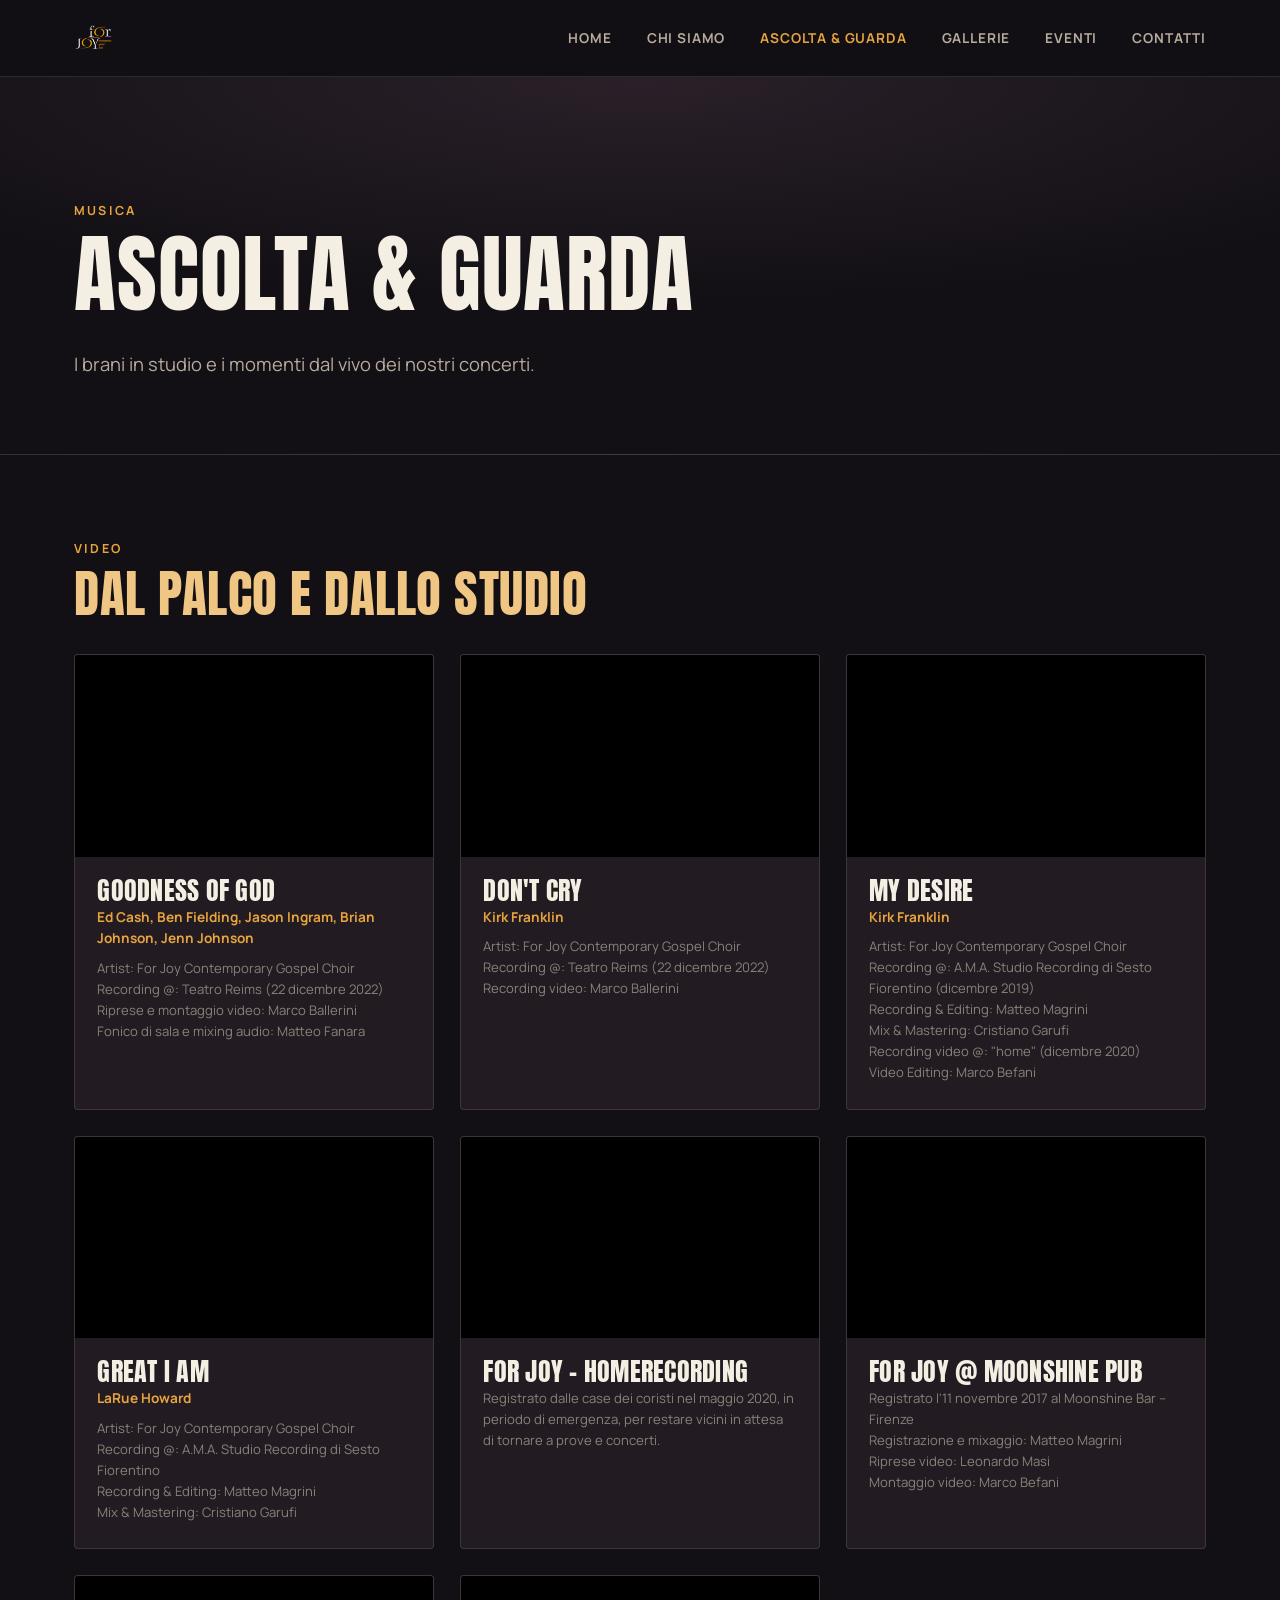
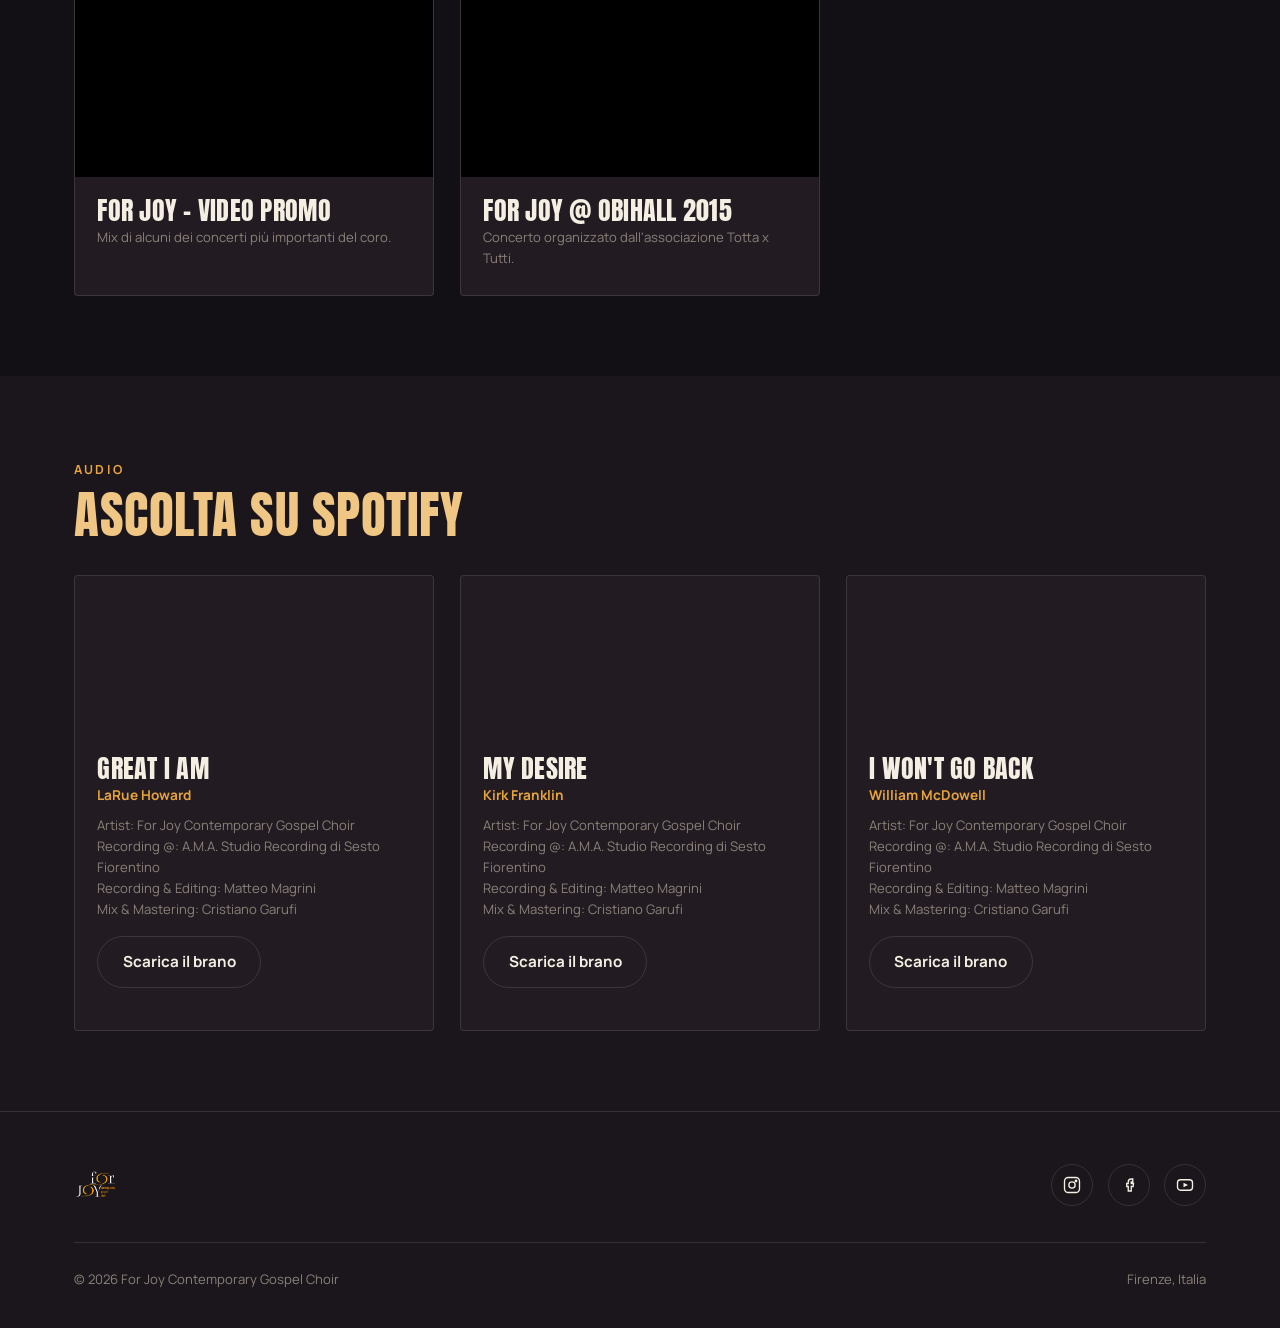
==== ascolta-guarda.html @ 49a340a0 "Initial commit" ====
<!DOCTYPE html>
<html lang="it">
<head>
<meta charset="UTF-8">
<meta name="viewport" content="width=device-width, initial-scale=1.0">
<title>Ascolta &amp; Guarda — For Joy Contemporary Gospel Choir</title>
<meta name="description" content="Video dei concerti e brani in ascolto su Spotify del For Joy Contemporary Gospel Choir.">
<link rel="icon" href="assets/logo/logo-sfondo-nero.png">
<link rel="preconnect" href="https://fonts.googleapis.com">
<link rel="preconnect" href="https://fonts.gstatic.com" crossorigin>
<link href="https://fonts.googleapis.com/css2?family=Anton&family=Manrope:wght@400;500;700;800&display=swap" rel="stylesheet">
<link rel="stylesheet" href="css/style.css">
</head>
<body>

<header class="site-header">
  <div class="container">
    <a class="brand" href="index.html">
      <img src="assets/logo/logo-sfondo-nero.png" alt="For Joy Contemporary Gospel Choir">
    </a>
    <nav>
      <ul class="nav-links">
        <li><a href="index.html">Home</a></li>
        <li><a href="chi-siamo.html">Chi siamo</a></li>
        <li><a href="ascolta-guarda.html" aria-current="page">Ascolta &amp; Guarda</a></li>
        <li><a href="gallerie.html">Gallerie</a></li>
        <li><a href="eventi.html">Eventi</a></li>
        <li><a href="contatti.html">Contatti</a></li>
      </ul>
    </nav>
    <button class="nav-toggle" aria-label="Apri il menu" aria-expanded="false">&#9776;</button>
  </div>
</header>

<section class="page-hero">
  <div class="container">
    <span class="eyebrow">Musica</span>
    <h1>Ascolta &amp; Guarda</h1>
    <p class="lede">I brani in studio e i momenti dal vivo dei nostri concerti.</p>
  </div>
</section>

<section>
  <div class="container">
    <div class="section-head">
      <span class="eyebrow">Video</span>
      <h2 class="mt-0">Dal palco e dallo studio</h2>
    </div>
    <div class="grid grid-3" id="griglia-video"></div>
  </div>
</section>

<section class="section-alt">
  <div class="container">
    <div class="section-head">
      <span class="eyebrow">Audio</span>
      <h2 class="mt-0">Ascolta su Spotify</h2>
    </div>
    <div class="grid grid-3" id="griglia-audio"></div>
  </div>
</section>

<footer class="site-footer">
  <div class="container">
    <div class="footer-top">
      <a class="footer-brand" href="index.html"><img src="assets/logo/logo-sfondo-nero.png" alt="For Joy Contemporary Gospel Choir"></a>
      <div class="social-links">
        <a href="https://www.instagram.com/forjoygospelchoir" target="_blank" rel="noopener" aria-label="Instagram">
          <svg width="18" height="18" viewBox="0 0 24 24" fill="none" stroke="currentColor" stroke-width="1.8"><rect x="2" y="2" width="20" height="20" rx="5"/><circle cx="12" cy="12" r="4.2"/><circle cx="17.3" cy="6.7" r="1"/></svg>
        </a>
        <a href="https://www.facebook.com/forjoygospelchoir/" target="_blank" rel="noopener" aria-label="Facebook">
          <svg width="18" height="18" viewBox="0 0 24 24" fill="none" stroke="currentColor" stroke-width="1.8"><path d="M15 8h2V4h-2a4 4 0 0 0-4 4v2H9v4h2v6h4v-6h2.5l.5-4H15V8z"/></svg>
        </a>
        <a href="https://www.youtube.com/channel/UCjkKjO0gh5ZZ_V8qARno_kw" target="_blank" rel="noopener" aria-label="YouTube">
          <svg width="18" height="18" viewBox="0 0 24 24" fill="none" stroke="currentColor" stroke-width="1.8"><rect x="2" y="5" width="20" height="14" rx="4"/><path d="M10 9l6 3-6 3V9z" fill="currentColor" stroke="none"/></svg>
        </a>
      </div>
    </div>
    <div class="footer-bottom">
      <span>© <span id="anno"></span> For Joy Contemporary Gospel Choir</span>
      <span>Firenze, Italia</span>
    </div>
  </div>
</footer>

<script src="js/main.js"></script>
<script src="data/media.js"></script>
<script src="js/ascolta-guarda.js"></script>
<script>document.getElementById("anno").textContent = new Date().getFullYear();</script>
</body>
</html>
---- css/style.css ----
/* =========================================================
   For Joy Contemporary Gospel Choir — stile del sito
   Direzione visiva: "Palco" — fondo quasi nero da sala teatro,
   luci calde ambra/corallo, titoli condensati in maiuscolo
   che imitano una locandina da concerto.
   ========================================================= */

:root {
  --bg: #121014;
  --bg-alt: #1a161b;
  --bg-elevated: #221c22;
  --ink: #f4eee3;
  --ink-muted: #b6ab9d;
  --ink-faint: #8a8079;
  --gold: #e7a33e;
  --gold-soft: #f0c684;
  --coral: #d9614f;
  --line: rgba(244, 238, 227, 0.12);

  --font-display: "Anton", "Arial Narrow", sans-serif;
  --font-body: "Manrope", -apple-system, "Segoe UI", sans-serif;

  --container: 1180px;
  --radius: 4px;
}

* {
  box-sizing: border-box;
}

html {
  scroll-behavior: smooth;
}

body {
  margin: 0;
  background: var(--bg);
  color: var(--ink);
  font-family: var(--font-body);
  font-size: 16px;
  line-height: 1.6;
  -webkit-font-smoothing: antialiased;
}

img {
  max-width: 100%;
  display: block;
}

a {
  color: inherit;
}

.container {
  width: 100%;
  max-width: var(--container);
  margin: 0 auto;
  padding: 0 24px;
}

/* ---------- Typography ---------- */

h1, h2, h3, .display {
  font-family: var(--font-display);
  text-transform: uppercase;
  letter-spacing: 0.01em;
  font-weight: 400;
  line-height: 0.98;
  margin: 0 0 0.4em;
}

h1 {
  font-size: clamp(2.6rem, 7vw, 5.4rem);
}

h2 {
  font-size: clamp(1.9rem, 4.5vw, 3.2rem);
  color: var(--gold-soft);
}

h3 {
  font-size: clamp(1.2rem, 2.5vw, 1.6rem);
  color: var(--ink);
}

p {
  margin: 0 0 1em;
}

.eyebrow {
  display: inline-block;
  font-size: 0.78rem;
  letter-spacing: 0.18em;
  text-transform: uppercase;
  color: var(--gold);
  font-weight: 700;
  margin-bottom: 0.8em;
}

.lede {
  font-size: 1.15rem;
  color: var(--ink-muted);
  max-width: 620px;
}

.section-head {
  margin-bottom: 2.2rem;
}

/* ---------- Buttons ---------- */

.btn {
  display: inline-flex;
  align-items: center;
  gap: 0.5em;
  padding: 0.85em 1.6em;
  border-radius: 999px;
  font-weight: 700;
  text-decoration: none;
  border: 1px solid transparent;
  cursor: pointer;
  font-size: 0.95rem;
  transition: transform 0.15s ease, background 0.15s ease, border-color 0.15s ease;
  font-family: var(--font-body);
}

.btn:hover {
  transform: translateY(-1px);
}

.btn-primary {
  background: var(--gold);
  color: #1a1409;
}

.btn-primary:hover {
  background: var(--gold-soft);
}

.btn-outline {
  border-color: var(--line);
  color: var(--ink);
  background: transparent;
}

.btn-outline:hover {
  border-color: var(--gold);
  color: var(--gold-soft);
}

.btn-instagram {
  background: linear-gradient(135deg, #d9614f, #e7a33e);
  color: #1a1409;
}

.btn-instagram:hover {
  filter: brightness(1.08);
}

/* ---------- Header / Nav ---------- */

.site-header {
  position: sticky;
  top: 0;
  z-index: 50;
  background: rgba(18, 16, 20, 0.92);
  backdrop-filter: blur(8px);
  border-bottom: 1px solid var(--line);
}

.site-header .container {
  display: flex;
  align-items: center;
  justify-content: space-between;
  height: 76px;
}

.brand {
  display: flex;
  align-items: center;
  gap: 0.6em;
  text-decoration: none;
}

.brand img {
  height: 40px;
  width: auto;
}

.nav-links {
  display: flex;
  gap: 2.2rem;
  list-style: none;
  margin: 0;
  padding: 0;
}

.nav-links a {
  text-decoration: none;
  font-size: 0.85rem;
  letter-spacing: 0.06em;
  text-transform: uppercase;
  font-weight: 700;
  color: var(--ink-muted);
  transition: color 0.15s ease;
}

.nav-links a:hover,
.nav-links a[aria-current="page"] {
  color: var(--gold);
}

.nav-toggle {
  display: none;
  background: none;
  border: none;
  color: var(--ink);
  font-size: 1.6rem;
  cursor: pointer;
}

@media (max-width: 860px) {
  .nav-toggle {
    display: block;
  }

  .nav-links {
    position: absolute;
    top: 76px;
    left: 0;
    right: 0;
    background: var(--bg-alt);
    flex-direction: column;
    gap: 0;
    border-bottom: 1px solid var(--line);
    max-height: 0;
    overflow: hidden;
    transition: max-height 0.25s ease;
  }

  .nav-links.open {
    max-height: 400px;
  }

  .nav-links a {
    display: block;
    padding: 1rem 24px;
    border-bottom: 1px solid var(--line);
  }
}

/* ---------- Hero ---------- */

.hero {
  position: relative;
  min-height: 86vh;
  display: flex;
  align-items: flex-end;
  overflow: hidden;
  background: radial-gradient(120% 100% at 50% 0%, #2a2029 0%, var(--bg) 65%);
}

.hero-media {
  position: absolute;
  inset: 0;
  z-index: 0;
}

.hero-media img,
.hero-media video {
  width: 100%;
  height: 100%;
  object-fit: cover;
  opacity: 0.55;
}

.hero-media::after {
  content: "";
  position: absolute;
  inset: 0;
  background: linear-gradient(180deg, rgba(18,16,20,0.2) 0%, rgba(18,16,20,0.55) 55%, var(--bg) 100%);
}

.hero-content {
  position: relative;
  z-index: 1;
  padding: 6rem 0 4.5rem;
}

.hero h1 {
  max-width: 900px;
  color: var(--ink);
}

.hero h1 span {
  color: var(--gold);
}

.hero-actions {
  display: flex;
  gap: 1rem;
  flex-wrap: wrap;
  margin-top: 1.8rem;
}

/* ---------- Sections ---------- */

section {
  padding: 5rem 0;
}

.section-alt {
  background: var(--bg-alt);
}

.two-col {
  display: grid;
  grid-template-columns: 1.1fr 0.9fr;
  gap: 3.5rem;
  align-items: center;
}

@media (max-width: 800px) {
  .two-col {
    grid-template-columns: 1fr;
  }
}

.card {
  background: var(--bg-elevated);
  border: 1px solid var(--line);
  border-radius: var(--radius);
  overflow: hidden;
}

/* ---------- Prossimo evento (home) ---------- */

.next-event-card {
  display: grid;
  grid-template-columns: 0.9fr 1.1fr;
  gap: 0;
  background: var(--bg-elevated);
  border: 1px solid var(--line);
  border-radius: var(--radius);
  overflow: hidden;
}

.next-event-card img {
  height: 100%;
  min-height: 260px;
  object-fit: cover;
}

.next-event-body {
  padding: 2.4rem;
  display: flex;
  flex-direction: column;
  justify-content: center;
}

.next-event-date {
  color: var(--gold);
  font-weight: 800;
  letter-spacing: 0.08em;
  text-transform: uppercase;
  font-size: 0.85rem;
  margin-bottom: 0.6em;
}

@media (max-width: 760px) {
  .next-event-card {
    grid-template-columns: 1fr;
  }
  .next-event-card img {
    min-height: 200px;
  }
}

.empty-state {
  text-align: center;
  padding: 3rem 2rem;
  border: 1px dashed var(--line);
  border-radius: var(--radius);
  color: var(--ink-muted);
}

.empty-state .btn {
  margin-top: 1.4rem;
}

/* ---------- Grids ---------- */

.grid {
  display: grid;
  gap: 1.6rem;
}

.grid-3 {
  grid-template-columns: repeat(3, 1fr);
}

.grid-4 {
  grid-template-columns: repeat(4, 1fr);
}

@media (max-width: 900px) {
  .grid-3, .grid-4 {
    grid-template-columns: repeat(2, 1fr);
  }
}

@media (max-width: 560px) {
  .grid-3, .grid-4 {
    grid-template-columns: 1fr;
  }
}

/* ---------- Gallery cards ---------- */

.gallery-card {
  position: relative;
  display: block;
  text-decoration: none;
  border-radius: var(--radius);
  overflow: hidden;
  aspect-ratio: 4 / 5;
  background: var(--bg-elevated);
}

.gallery-card img {
  width: 100%;
  height: 100%;
  object-fit: cover;
  transition: transform 0.35s ease;
}

.gallery-card:hover img {
  transform: scale(1.05);
}

.gallery-card::after {
  content: "";
  position: absolute;
  inset: 0;
  background: linear-gradient(180deg, rgba(18,16,20,0) 40%, rgba(18,16,20,0.92) 100%);
}

.gallery-card-body {
  position: absolute;
  left: 0;
  right: 0;
  bottom: 0;
  padding: 1.4rem;
  z-index: 1;
}

.gallery-card-body .tag {
  font-size: 0.75rem;
  letter-spacing: 0.1em;
  text-transform: uppercase;
  color: var(--gold-soft);
  font-weight: 700;
}

.gallery-card-body h3 {
  margin: 0.2em 0 0;
}

/* ---------- Lightbox / photo grid detail ---------- */

.photo-grid {
  display: grid;
  grid-template-columns: repeat(4, 1fr);
  gap: 10px;
}

@media (max-width: 900px) {
  .photo-grid { grid-template-columns: repeat(3, 1fr); }
}
@media (max-width: 600px) {
  .photo-grid { grid-template-columns: repeat(2, 1fr); }
}

.photo-grid button {
  padding: 0;
  border: none;
  background: var(--bg-elevated);
  cursor: zoom-in;
  aspect-ratio: 1;
  overflow: hidden;
  border-radius: 2px;
}

.photo-grid img {
  width: 100%;
  height: 100%;
  object-fit: cover;
  transition: transform 0.25s ease;
}

.photo-grid button:hover img {
  transform: scale(1.06);
}

.lightbox {
  position: fixed;
  inset: 0;
  background: rgba(10, 9, 11, 0.94);
  display: none;
  align-items: center;
  justify-content: center;
  z-index: 100;
  padding: 2rem;
}

.lightbox.open {
  display: flex;
}

.lightbox img {
  max-width: 100%;
  max-height: 88vh;
  object-fit: contain;
  border-radius: 2px;
}

.lightbox-close,
.lightbox-nav {
  position: absolute;
  background: rgba(244,238,227,0.08);
  border: 1px solid var(--line);
  color: var(--ink);
  border-radius: 999px;
  width: 46px;
  height: 46px;
  display: flex;
  align-items: center;
  justify-content: center;
  cursor: pointer;
  font-size: 1.3rem;
}

.lightbox-close { top: 1.5rem; right: 1.5rem; }
.lightbox-prev { left: 1.5rem; top: 50%; transform: translateY(-50%); }
.lightbox-next { right: 1.5rem; top: 50%; transform: translateY(-50%); }

/* ---------- Video / audio cards ---------- */

.video-card,
.audio-card {
  background: var(--bg-elevated);
  border: 1px solid var(--line);
  border-radius: var(--radius);
  overflow: hidden;
}

.video-frame {
  position: relative;
  width: 100%;
  aspect-ratio: 16 / 9;
  background: #000;
}

.video-frame iframe {
  position: absolute;
  inset: 0;
  width: 100%;
  height: 100%;
  border: 0;
}

.card-body {
  padding: 1.3rem 1.4rem 1.6rem;
}

.card-body h3 {
  margin-bottom: 0.15em;
}

.card-author {
  color: var(--gold);
  font-size: 0.85rem;
  font-weight: 700;
  margin-bottom: 0.6em;
}

.card-credits {
  font-size: 0.82rem;
  color: var(--ink-faint);
  line-height: 1.6;
}

.audio-card iframe {
  width: 100%;
  border: 0;
  border-radius: 12px;
}

/* ---------- Members grid ---------- */

.member {
  text-align: center;
}

.member img {
  width: 100%;
  aspect-ratio: 1;
  object-fit: cover;
  border-radius: 999px;
  margin-bottom: 0.8em;
  filter: grayscale(15%);
}

.member .name {
  font-weight: 700;
  font-size: 0.95rem;
}

/* ---------- Director block ---------- */

.director {
  display: grid;
  grid-template-columns: 0.55fr 1fr;
  gap: 3rem;
  align-items: center;
}

.director img.portrait {
  width: 100%;
  aspect-ratio: 4/5;
  object-fit: cover;
  border-radius: var(--radius);
}

.director blockquote {
  font-family: var(--font-display);
  text-transform: none;
  font-size: clamp(1.3rem, 2.6vw, 1.9rem);
  line-height: 1.35;
  color: var(--ink);
  margin: 0 0 1.2rem;
  font-weight: 400;
}

.director .firma {
  width: 130px;
  opacity: 0.9;
}

@media (max-width: 760px) {
  .director {
    grid-template-columns: 1fr;
  }
  .director img.portrait {
    max-width: 220px;
    margin: 0 auto;
  }
}

/* ---------- Lists (location/associazioni) ---------- */

.tag-cloud {
  display: flex;
  flex-wrap: wrap;
  gap: 0.6rem;
}

.tag-cloud span {
  border: 1px solid var(--line);
  padding: 0.5em 1em;
  border-radius: 999px;
  font-size: 0.85rem;
  color: var(--ink-muted);
}

.stat-row {
  display: grid;
  grid-template-columns: repeat(3, 1fr);
  gap: 1.6rem;
  margin: 2.4rem 0;
}

.stat {
  border-top: 2px solid var(--gold);
  padding-top: 0.8rem;
}

.stat .num {
  font-family: var(--font-display);
  font-size: clamp(2rem, 4vw, 2.8rem);
  color: var(--gold-soft);
  display: block;
}

.stat .label {
  color: var(--ink-muted);
  font-size: 0.9rem;
}

@media (max-width: 700px) {
  .stat-row { grid-template-columns: 1fr; }
}

/* ---------- Event list ---------- */

.event-item {
  display: grid;
  grid-template-columns: 140px 1fr auto;
  gap: 1.8rem;
  align-items: center;
  padding: 1.6rem 0;
  border-bottom: 1px solid var(--line);
}

.event-item .date-block {
  text-align: center;
  border-right: 1px solid var(--line);
  padding-right: 1.6rem;
}

.event-item .date-block .day {
  font-family: var(--font-display);
  font-size: 2.2rem;
  color: var(--gold-soft);
  display: block;
  line-height: 1;
}

.event-item .date-block .month {
  text-transform: uppercase;
  letter-spacing: 0.1em;
  font-size: 0.78rem;
  color: var(--ink-muted);
}

.event-item .meta {
  color: var(--ink-muted);
  font-size: 0.92rem;
}

@media (max-width: 700px) {
  .event-item {
    grid-template-columns: 90px 1fr;
  }
  .event-item .btn { grid-column: 1 / -1; justify-self: start; }
}

/* ---------- Forms ---------- */

form.contact-form {
  display: grid;
  gap: 1.3rem;
  max-width: 640px;
}

.form-row {
  display: grid;
  grid-template-columns: 1fr 1fr;
  gap: 1.3rem;
}

@media (max-width: 600px) {
  .form-row { grid-template-columns: 1fr; }
}

label {
  display: block;
  font-size: 0.85rem;
  font-weight: 700;
  margin-bottom: 0.5em;
  color: var(--ink-muted);
  text-transform: uppercase;
  letter-spacing: 0.05em;
}

input, select, textarea {
  width: 100%;
  background: var(--bg-elevated);
  border: 1px solid var(--line);
  color: var(--ink);
  padding: 0.85em 1em;
  border-radius: var(--radius);
  font-family: var(--font-body);
  font-size: 0.98rem;
}

input:focus, select:focus, textarea:focus {
  outline: none;
  border-color: var(--gold);
}

textarea {
  min-height: 140px;
  resize: vertical;
}

.form-note {
  font-size: 0.85rem;
  color: var(--ink-faint);
}

.contact-info {
  display: grid;
  gap: 1.4rem;
}

.contact-info .item {
  display: flex;
  gap: 1rem;
  align-items: flex-start;
}

.contact-info .item .label {
  color: var(--ink-faint);
  font-size: 0.8rem;
  text-transform: uppercase;
  letter-spacing: 0.06em;
}

/* ---------- Footer ---------- */

.site-footer {
  border-top: 1px solid var(--line);
  padding: 3.2rem 0 2.4rem;
  background: var(--bg-alt);
}

.footer-top {
  display: flex;
  justify-content: space-between;
  align-items: center;
  flex-wrap: wrap;
  gap: 2rem;
  margin-bottom: 2.2rem;
}

.footer-brand img {
  height: 44px;
}

.social-links {
  display: flex;
  gap: 0.9rem;
}

.social-links a {
  width: 42px;
  height: 42px;
  border-radius: 999px;
  border: 1px solid var(--line);
  display: flex;
  align-items: center;
  justify-content: center;
  text-decoration: none;
  transition: border-color 0.15s ease, color 0.15s ease;
}

.social-links a:hover {
  border-color: var(--gold);
  color: var(--gold);
}

.footer-bottom {
  display: flex;
  justify-content: space-between;
  flex-wrap: wrap;
  gap: 1rem;
  font-size: 0.82rem;
  color: var(--ink-faint);
  padding-top: 1.6rem;
  border-top: 1px solid var(--line);
}

.footer-bottom a {
  text-decoration: none;
  color: var(--ink-faint);
}

.footer-bottom a:hover {
  color: var(--gold);
}

/* ---------- Utilities ---------- */

.mt-0 { margin-top: 0; }
.text-center { text-align: center; }
.visually-hidden {
  position: absolute;
  width: 1px; height: 1px;
  overflow: hidden;
  clip: rect(0 0 0 0);
  white-space: nowrap;
}

.page-hero {
  padding: 7.5rem 0 3.5rem;
  background: radial-gradient(120% 100% at 50% 0%, #2a2029 0%, var(--bg) 60%);
  border-bottom: 1px solid var(--line);
}
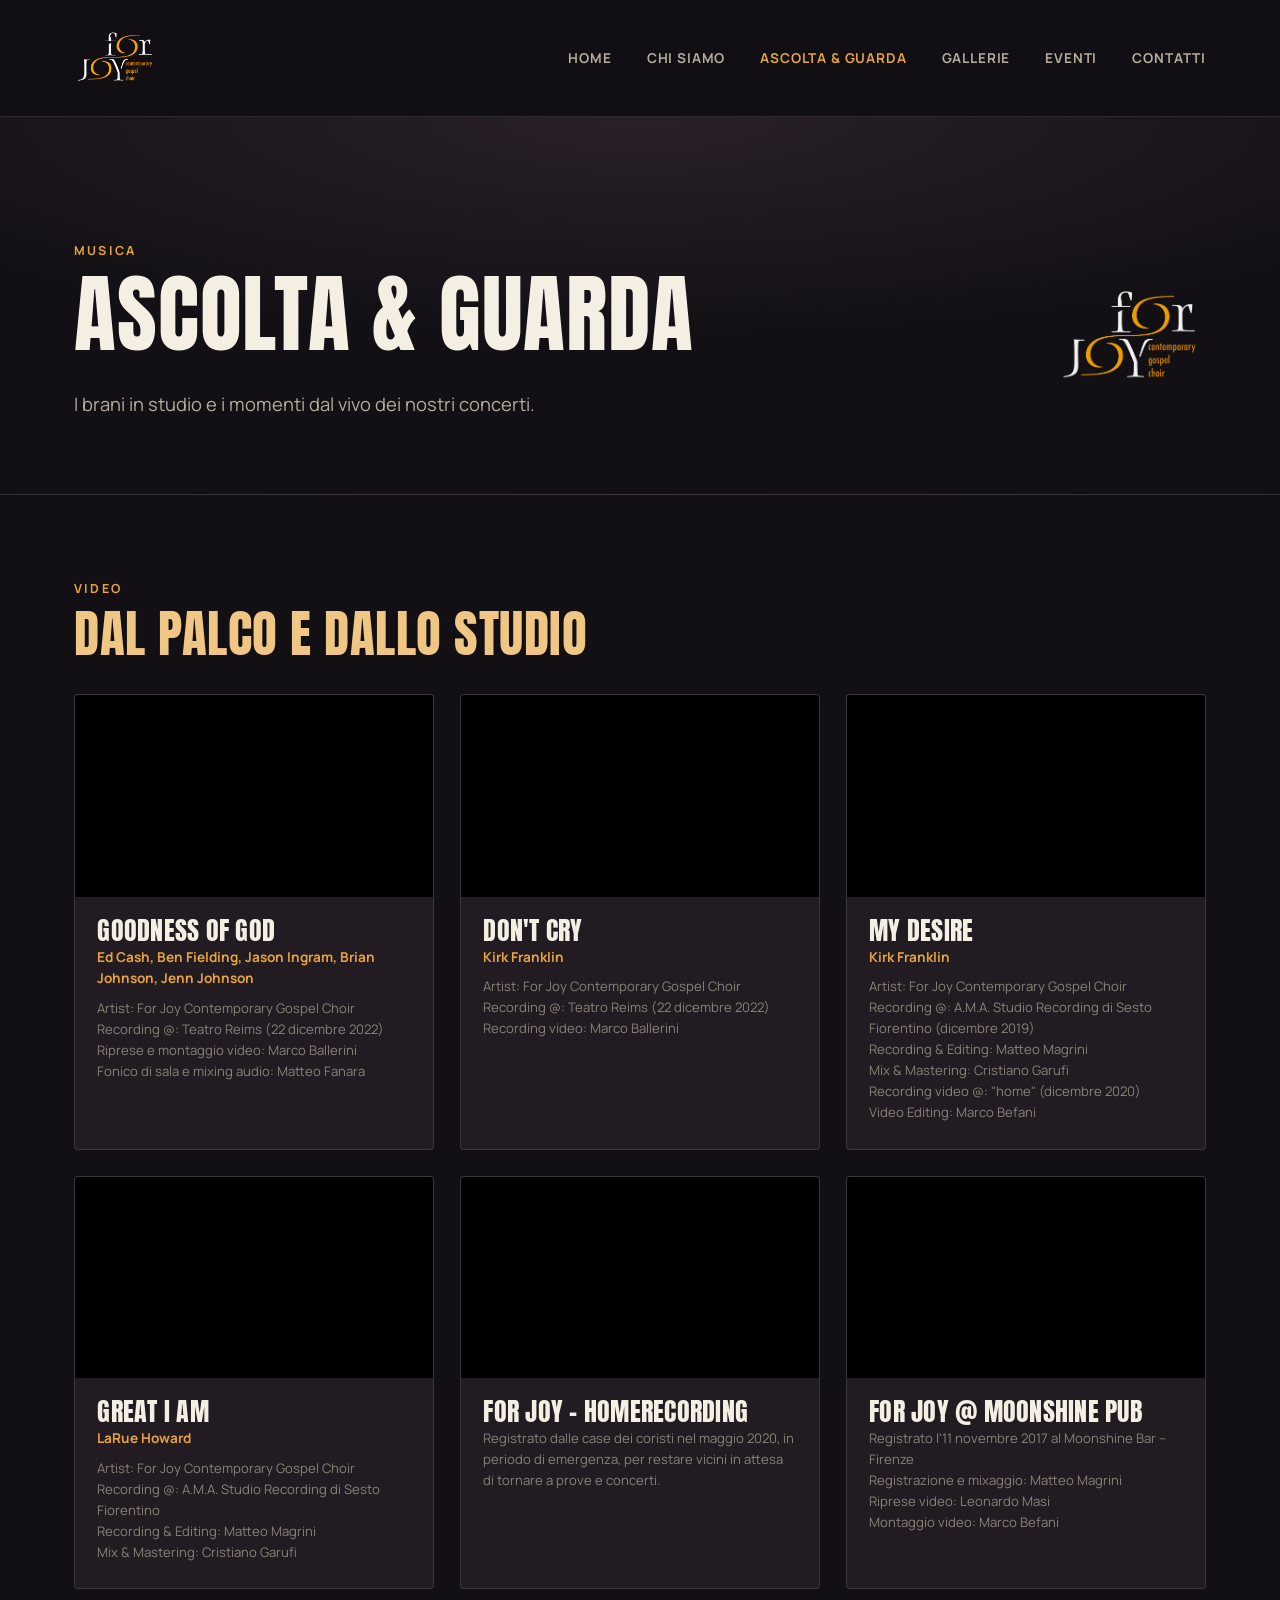
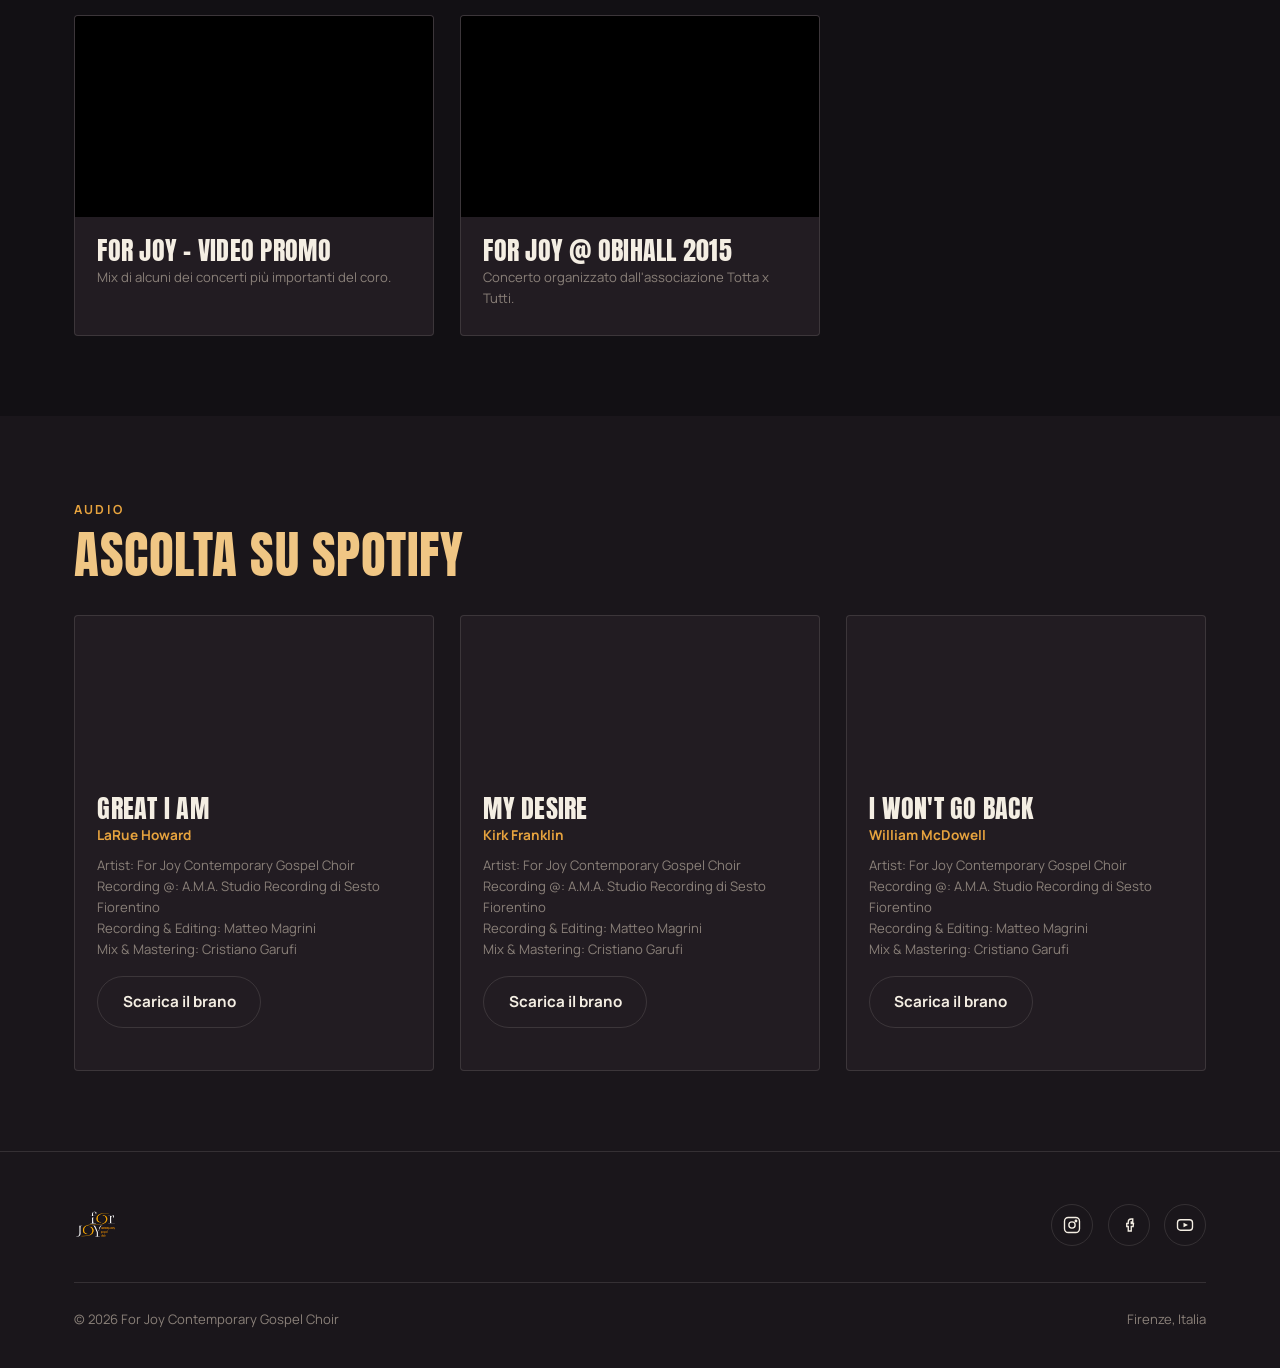
==== commit 8e78ad84: "fai" ====
--- a/ascolta-guarda.html
+++ b/ascolta-guarda.html
@@ -34,9 +34,12 @@
 
 <section class="page-hero">
   <div class="container">
-    <span class="eyebrow">Musica</span>
-    <h1>Ascolta &amp; Guarda</h1>
-    <p class="lede">I brani in studio e i momenti dal vivo dei nostri concerti.</p>
+    <div class="page-hero-text">
+      <span class="eyebrow">Musica</span>
+      <h1>Ascolta &amp; Guarda</h1>
+      <p class="lede">I brani in studio e i momenti dal vivo dei nostri concerti.</p>
+    </div>
+    <img class="page-hero-logo" src="assets/logo/logo-sfondo-nero.png" alt="For Joy Contemporary Gospel Choir">
   </div>
 </section>
 
--- a/css/style.css
+++ b/css/style.css
@@ -172,7 +172,7 @@
   display: flex;
   align-items: center;
   justify-content: space-between;
-  height: 76px;
+  height: 116px;
 }
 
 .brand {
@@ -183,7 +183,7 @@
 }
 
 .brand img {
-  height: 40px;
+  height: 84px;
   width: auto;
 }
 
@@ -271,20 +271,21 @@
   width: 100%;
   height: 100%;
   object-fit: cover;
-  opacity: 0.55;
+  opacity: 0.95;
 }
 
 .hero-media::after {
   content: "";
   position: absolute;
   inset: 0;
-  background: linear-gradient(180deg, rgba(18,16,20,0.2) 0%, rgba(18,16,20,0.55) 55%, var(--bg) 100%);
+  background: linear-gradient(180deg, rgba(18,16,20,0.05) 0%, rgba(18,16,20,0.1) 40%, rgba(18,16,20,0.55) 68%, var(--bg) 96%);
 }
 
 .hero-content {
   position: relative;
   z-index: 1;
-  padding: 6rem 0 4.5rem;
+  padding-top: 6rem;
+  padding-bottom: 4.5rem;
 }
 
 .hero h1 {
@@ -301,6 +302,45 @@
   gap: 1rem;
   flex-wrap: wrap;
   margin-top: 1.8rem;
+}
+
+/* ---------- Logo in sovrapposizione nella hero, allineato al testo ---------- */
+
+.hero-lower {
+  display: flex;
+  align-items: flex-start;
+  justify-content: space-between;
+  gap: 2.5rem;
+  margin-top: 1.6rem;
+}
+
+.hero-lower-text {
+  flex: 1;
+  min-width: 0;
+}
+
+.hero-lower-text .lede {
+  margin-top: 0;
+}
+
+.hero-brand-mark {
+  height: clamp(260px, 32vw, 600px);
+  width: auto;
+  flex-shrink: 0;
+  opacity: 0.95;
+  pointer-events: none;
+}
+
+@media (max-width: 760px) {
+  .hero-lower {
+    flex-direction: column;
+    align-items: flex-start;
+    gap: 1.4rem;
+  }
+  .hero-brand-mark {
+    height: 140px;
+    align-self: flex-end;
+  }
 }
 
 /* ---------- Sections ---------- */
@@ -897,3 +937,34 @@
   background: radial-gradient(120% 100% at 50% 0%, #2a2029 0%, var(--bg) 60%);
   border-bottom: 1px solid var(--line);
 }
+
+.page-hero .container {
+  display: flex;
+  align-items: center;
+  justify-content: space-between;
+  gap: 2.5rem;
+}
+
+.page-hero-text {
+  flex: 1;
+  min-width: 0;
+}
+
+.page-hero-logo {
+  height: 150px;
+  width: auto;
+  flex-shrink: 0;
+  opacity: 0.95;
+}
+
+@media (max-width: 760px) {
+  .page-hero .container {
+    flex-direction: column;
+    align-items: flex-start;
+    gap: 1.2rem;
+  }
+  .page-hero-logo {
+    height: 80px;
+    align-self: flex-end;
+  }
+}
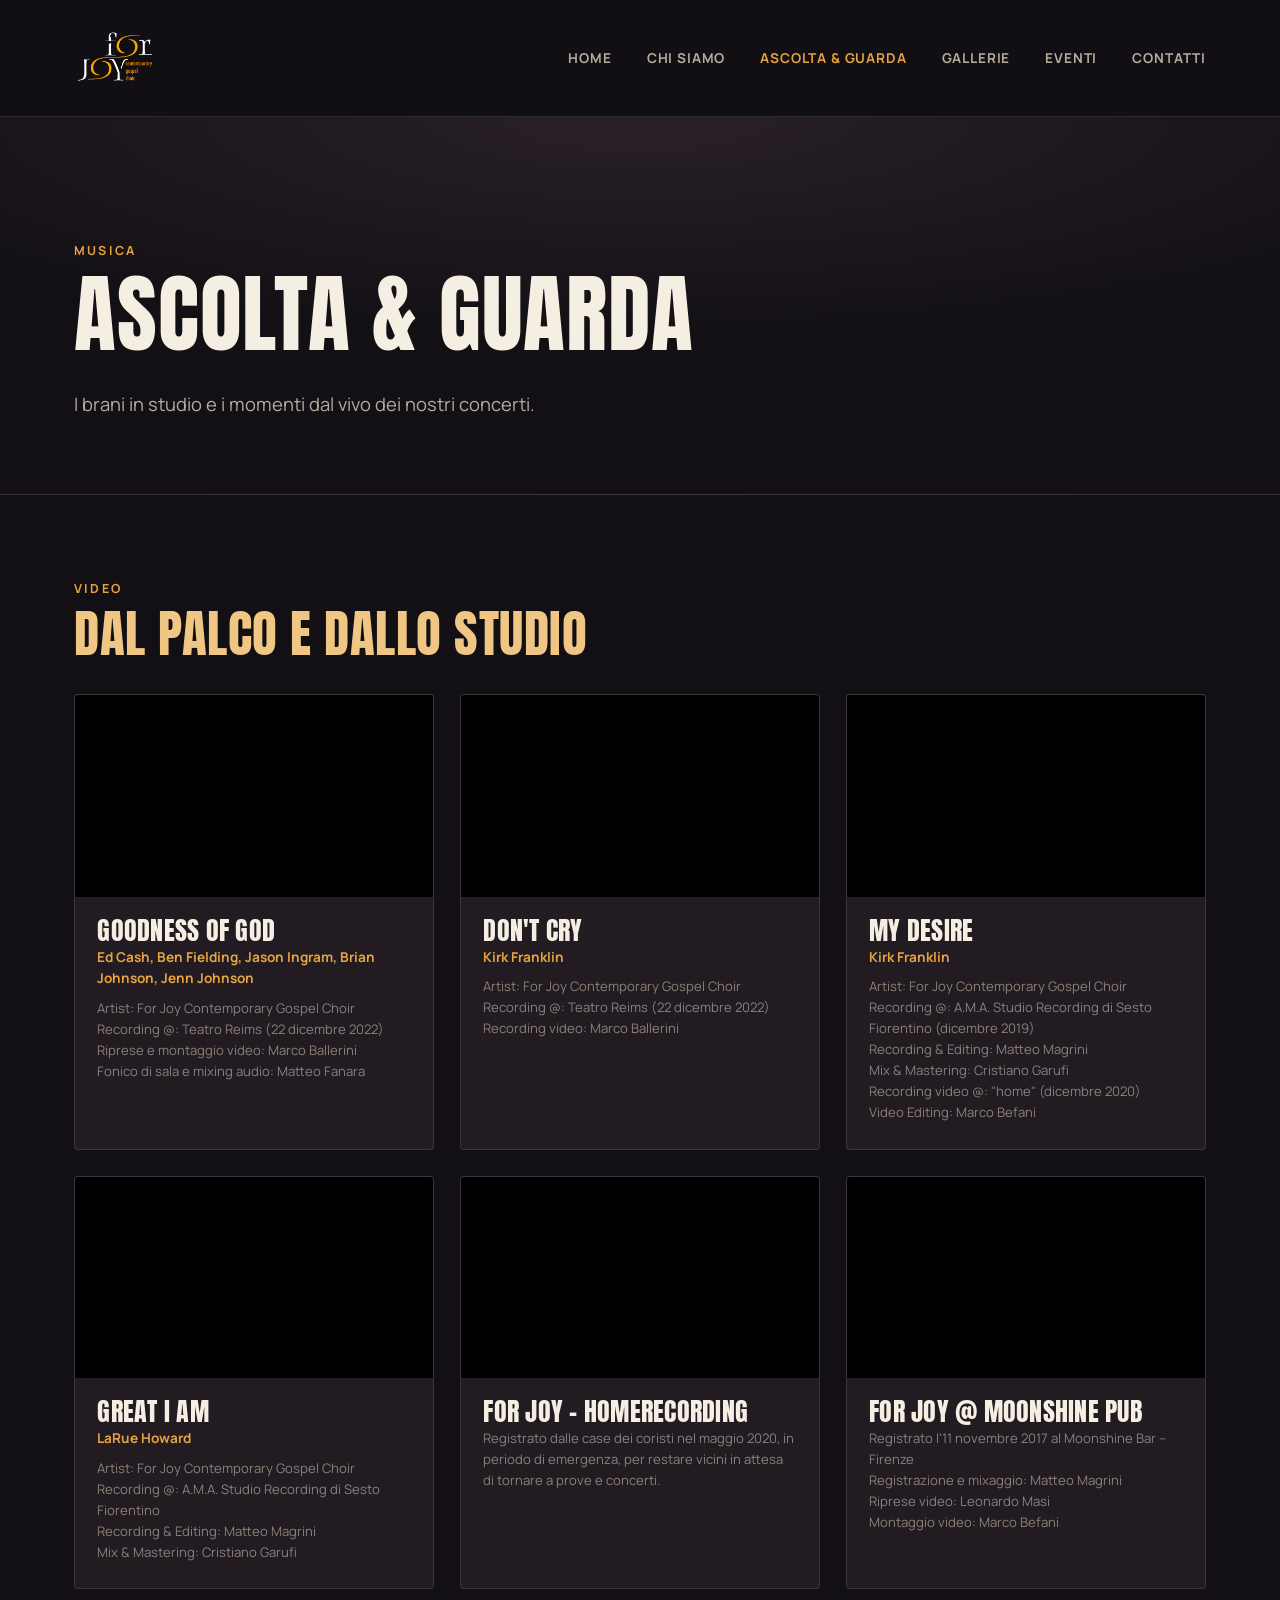
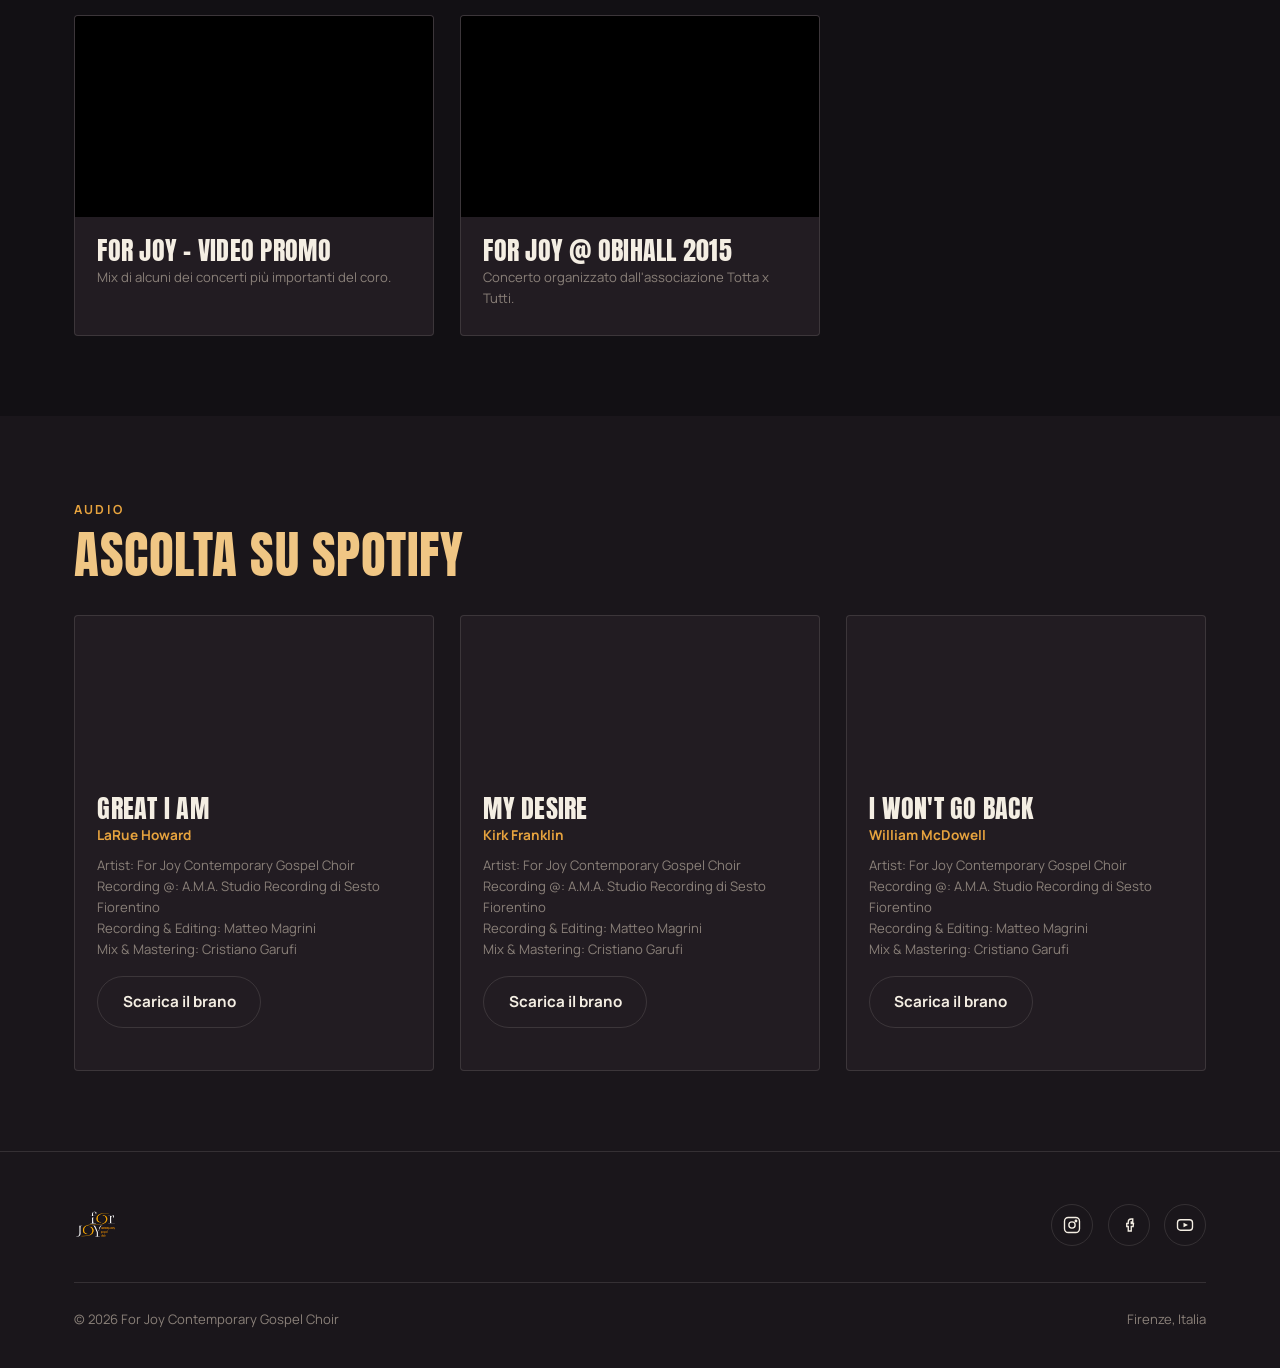
==== commit 2dfa53d9: "vai" ====
--- a/ascolta-guarda.html
+++ b/ascolta-guarda.html
@@ -34,12 +34,9 @@
 
 <section class="page-hero">
   <div class="container">
-    <div class="page-hero-text">
-      <span class="eyebrow">Musica</span>
-      <h1>Ascolta &amp; Guarda</h1>
-      <p class="lede">I brani in studio e i momenti dal vivo dei nostri concerti.</p>
-    </div>
-    <img class="page-hero-logo" src="assets/logo/logo-sfondo-nero.png" alt="For Joy Contemporary Gospel Choir">
+    <span class="eyebrow">Musica</span>
+    <h1>Ascolta &amp; Guarda</h1>
+    <p class="lede">I brani in studio e i momenti dal vivo dei nostri concerti.</p>
   </div>
 </section>
 
--- a/css/style.css
+++ b/css/style.css
@@ -667,6 +667,7 @@
 
 .director img.portrait {
   width: 100%;
+  max-width: 260px;
   aspect-ratio: 4/5;
   object-fit: cover;
   border-radius: var(--radius);
@@ -938,33 +939,3 @@
   border-bottom: 1px solid var(--line);
 }
 
-.page-hero .container {
-  display: flex;
-  align-items: center;
-  justify-content: space-between;
-  gap: 2.5rem;
-}
-
-.page-hero-text {
-  flex: 1;
-  min-width: 0;
-}
-
-.page-hero-logo {
-  height: 150px;
-  width: auto;
-  flex-shrink: 0;
-  opacity: 0.95;
-}
-
-@media (max-width: 760px) {
-  .page-hero .container {
-    flex-direction: column;
-    align-items: flex-start;
-    gap: 1.2rem;
-  }
-  .page-hero-logo {
-    height: 80px;
-    align-self: flex-end;
-  }
-}
